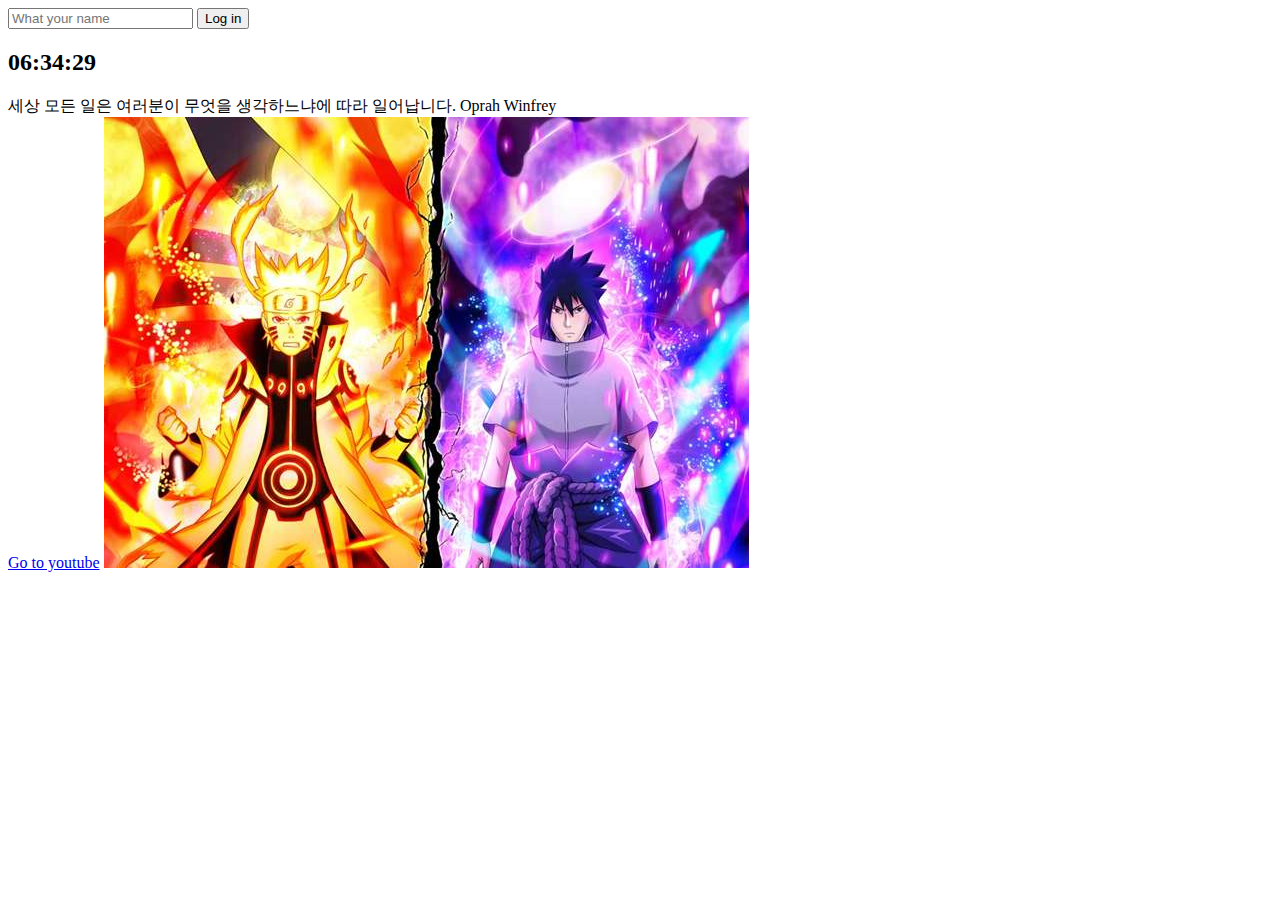
==== index.html @ 625aaa22 "background" ====
<!DOCTYPE html>
<html lang="ko">
  <head>
    <meta charset="UTF-8" />
    <meta http-equiv="X-UA-Compatible" content="IE=edge" />
    <meta name="viewport" content="width=device-width, initial-scale=1.0" />
    <title>Momentum App</title>
    <link rel="stylesheet" href="css/momentum.css" />
  </head>
  <body>
    <form id="login-form" class="hidden">
      <input type="text" placeholder="What your name" />
      <button>Log in</button>
    </form>
    <h2 id="clock">00:00:00</h2>
    <h1 id="greeting" class="hidden"></h1>
    <div id="quote">
      <span></span>
      <span></span>
    </div>
    <a href="https://youtube.com" target="_blank">Go to youtube</a>
    <script src="js/greetings.js"></script>
    <script src="js/clock.js"></script>
    <script src="js/quotes.js"></script>
    <script src="js/background.js"></script>
  </body>
</html>
---- css/momentum.css ----
.hidden {
  display: none;
}
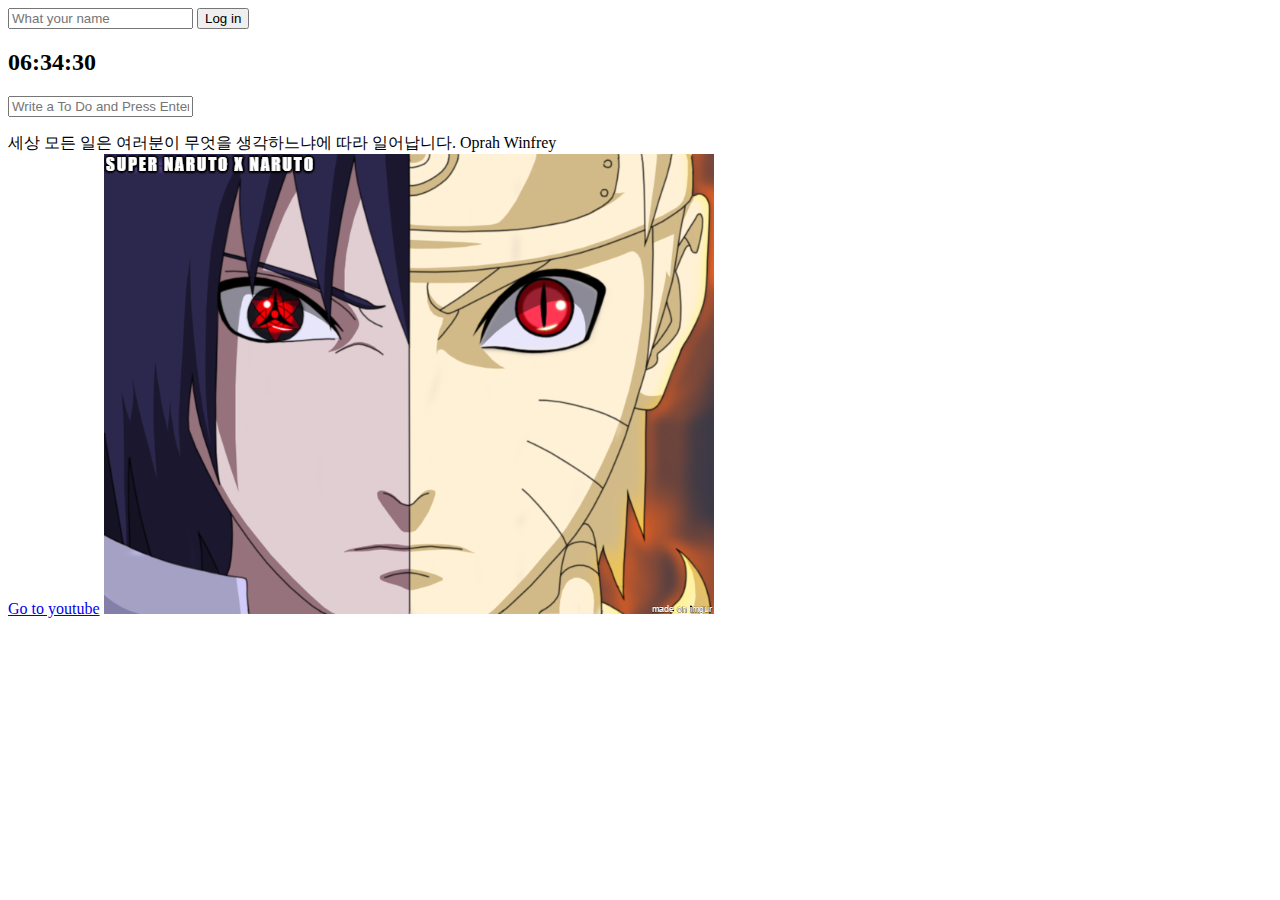
==== commit 22d0b63e: "Loding To Dos part One" ====
--- a/index.html
+++ b/index.html
@@ -14,6 +14,10 @@
     </form>
     <h2 id="clock">00:00:00</h2>
     <h1 id="greeting" class="hidden"></h1>
+    <form id="todo-form">
+      <input type="text" placeholder="Write a To Do and Press Enter" required />
+    </form>
+    <ul id="todo-list"></ul>
     <div id="quote">
       <span></span>
       <span></span>
@@ -23,5 +27,6 @@
     <script src="js/clock.js"></script>
     <script src="js/quotes.js"></script>
     <script src="js/background.js"></script>
+    <script src="js/todo.js"></script>
   </body>
 </html>
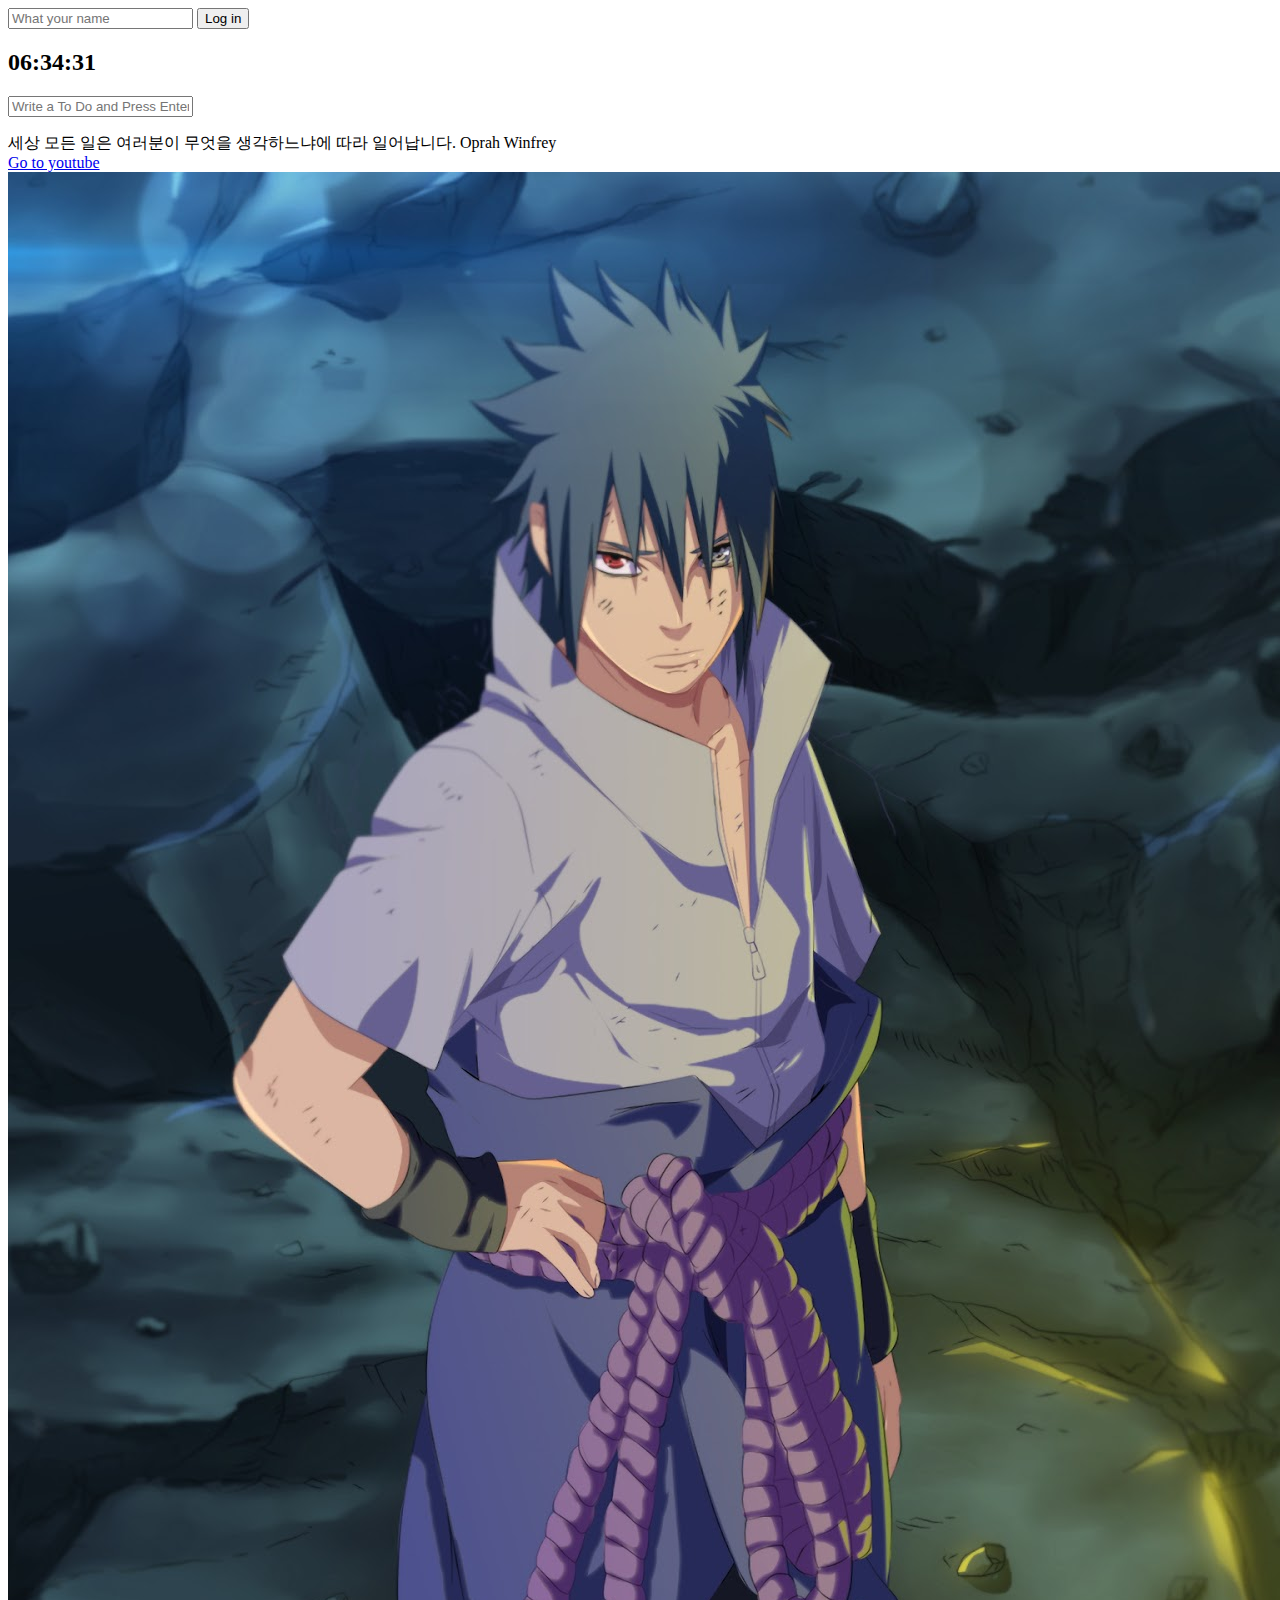
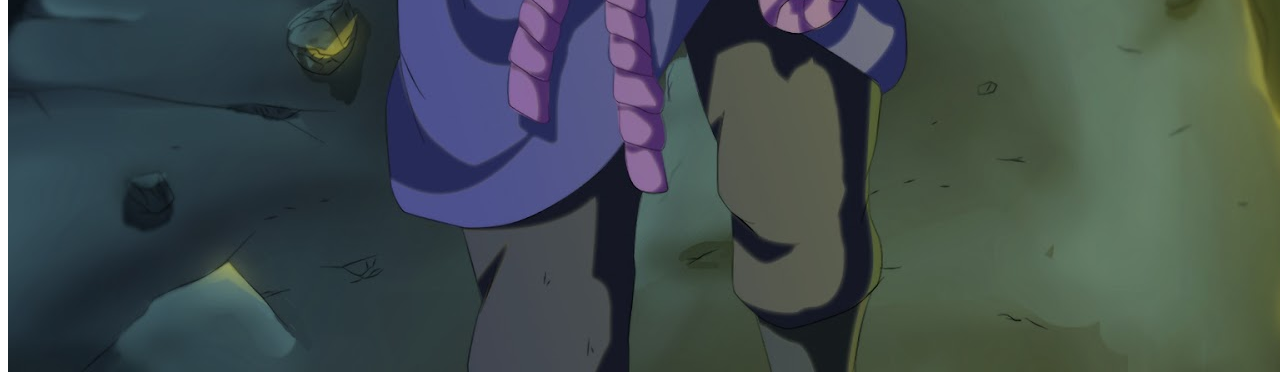
==== commit 6ef5c2e4: "geolocation" ====
--- a/index.html
+++ b/index.html
@@ -28,5 +28,6 @@
     <script src="js/quotes.js"></script>
     <script src="js/background.js"></script>
     <script src="js/todo.js"></script>
+    <script src="js/weather.js"></script>
   </body>
 </html>
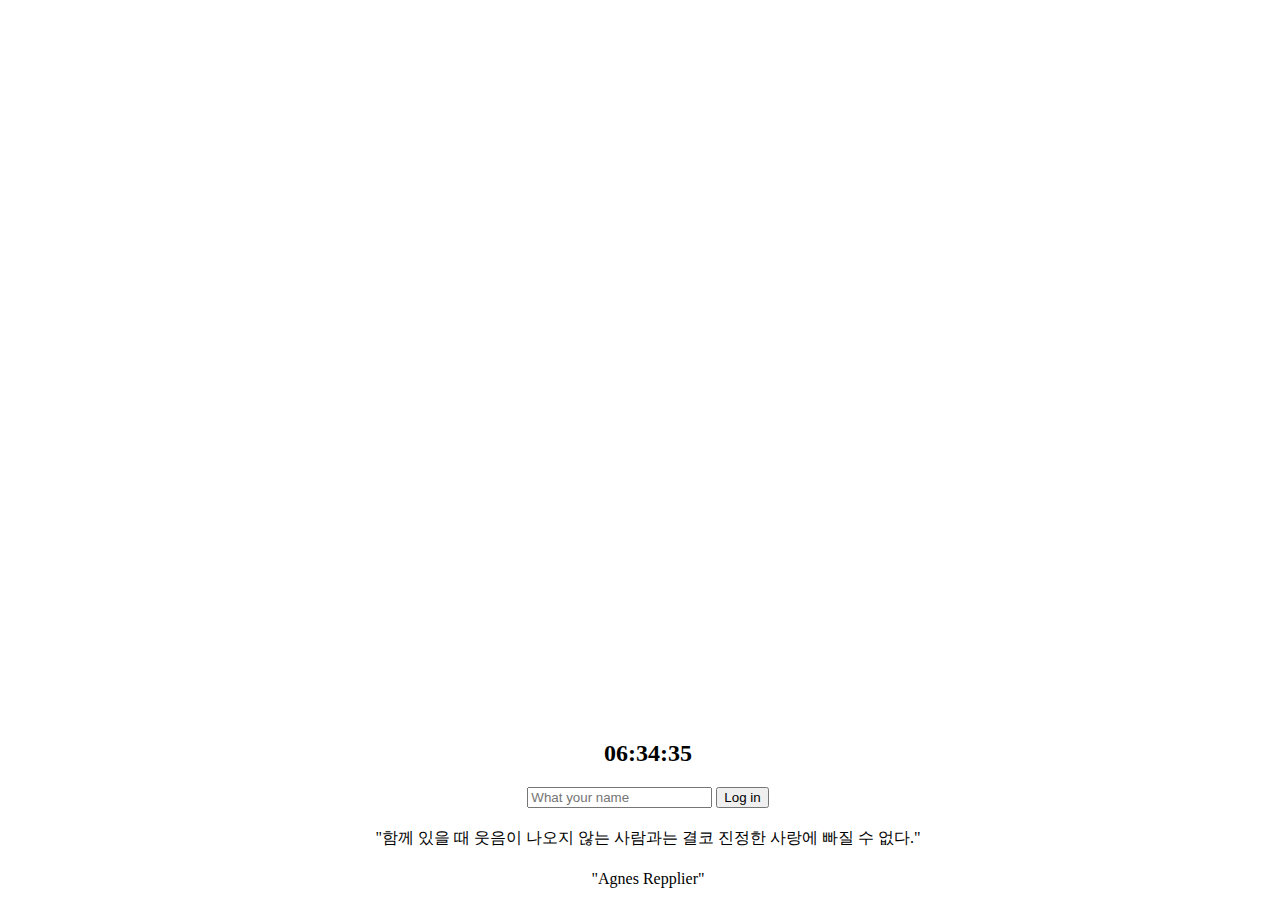
==== commit ec58e02c: "Quotes" ====
--- a/index.html
+++ b/index.html
@@ -5,29 +5,32 @@
     <meta http-equiv="X-UA-Compatible" content="IE=edge" />
     <meta name="viewport" content="width=device-width, initial-scale=1.0" />
     <title>Momentum App</title>
-    <link rel="stylesheet" href="css/momentum.css" />
+    <link rel="stylesheet" href="style.css" />
   </head>
   <body>
+    <h2 id="clock">00:00:00</h2>
     <form id="login-form" class="hidden">
       <input type="text" placeholder="What your name" />
       <button>Log in</button>
     </form>
-    <h2 id="clock">00:00:00</h2>
     <h1 id="greeting" class="hidden"></h1>
-    <form id="todo-form">
-      <input type="text" placeholder="Write a To Do and Press Enter" required />
-    </form>
-    <ul id="todo-list"></ul>
+
     <div id="quote">
       <span></span>
       <span></span>
     </div>
-    <a href="https://youtube.com" target="_blank">Go to youtube</a>
+
+    <!-- <form id="todo-form">
+      <input type="text" placeholder="Write a To Do and Press Enter" required />
+    </form> -->
+    <!-- <ul id="todo-list"></ul>
+    <!-- <a href="https://youtube.com" target="_blank">Go to youtube</a> -->
     <script src="js/greetings.js"></script>
     <script src="js/clock.js"></script>
     <script src="js/quotes.js"></script>
+    <!-- 
     <script src="js/background.js"></script>
     <script src="js/todo.js"></script>
-    <script src="js/weather.js"></script>
+    <script src="js/weather.js"></script> -->
   </body>
 </html>
--- a/style.css
+++ b/style.css
@@ -0,0 +1,25 @@
+.hidden {
+  display: none;
+}
+* {
+  box-sizing: border-box;
+}
+body {
+  width: 100vw;
+  height: 100vh;
+  display: flex;
+  flex-direction: column;
+  align-items: center;
+  justify-content: flex-end;
+}
+#quote span {
+  display: block;
+}
+#quote {
+  width: 900px;
+  height: 100px;
+  display: flex;
+  flex-direction: column;
+  align-items: CENTER;
+  justify-content: space-evenly;
+}
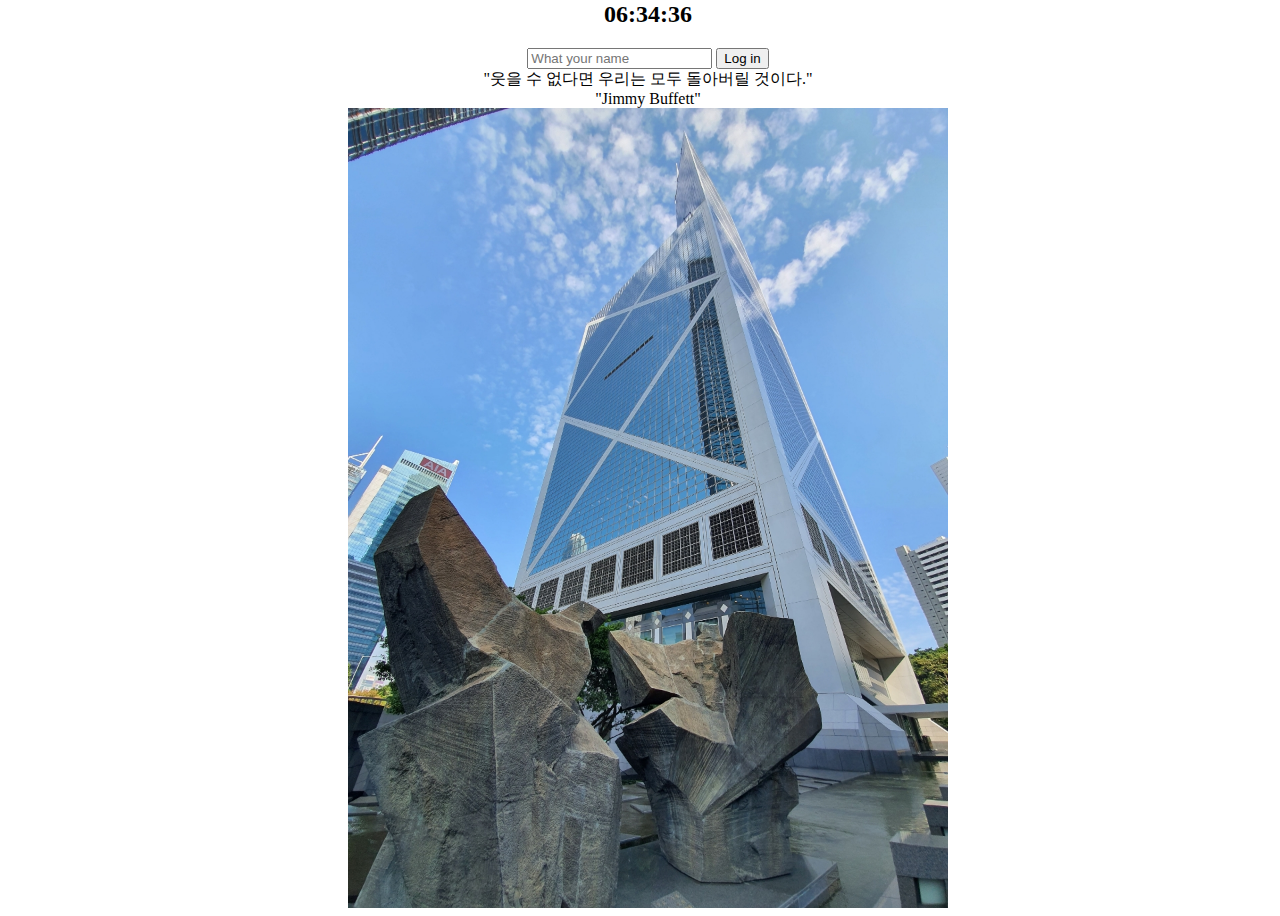
==== commit 7d8e98e3: "Background" ====
--- a/index.html
+++ b/index.html
@@ -8,6 +8,7 @@
     <link rel="stylesheet" href="style.css" />
   </head>
   <body>
+    <div id="image"></div>
     <h2 id="clock">00:00:00</h2>
     <form id="login-form" class="hidden">
       <input type="text" placeholder="What your name" />
@@ -28,8 +29,8 @@
     <script src="js/greetings.js"></script>
     <script src="js/clock.js"></script>
     <script src="js/quotes.js"></script>
+    <script src="js/background.js"></script>
     <!-- 
-    <script src="js/background.js"></script>
     <script src="js/todo.js"></script>
     <script src="js/weather.js"></script> -->
   </body>
--- a/style.css
+++ b/style.css
@@ -23,3 +23,7 @@
   align-items: CENTER;
   justify-content: space-evenly;
 }
+img {
+  width: 600px;
+  height: 800px;
+}
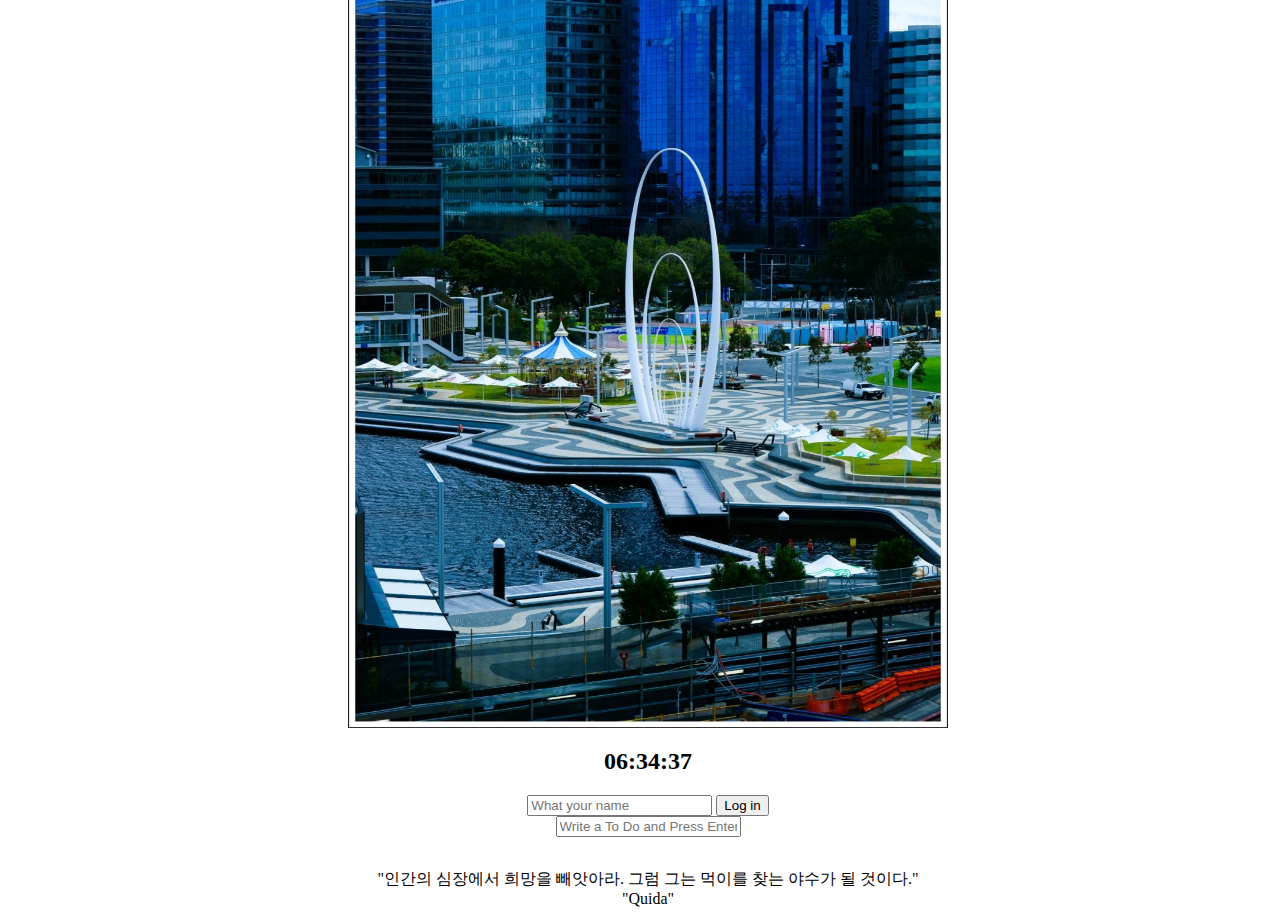
==== commit da933f8e: "Adding To Dos" ====
--- a/index.html
+++ b/index.html
@@ -8,7 +8,6 @@
     <link rel="stylesheet" href="style.css" />
   </head>
   <body>
-    <div id="image"></div>
     <h2 id="clock">00:00:00</h2>
     <form id="login-form" class="hidden">
       <input type="text" placeholder="What your name" />
@@ -16,6 +15,10 @@
     </form>
     <h1 id="greeting" class="hidden"></h1>
 
+    <form id="todo-form">
+      <input type="text" placeholder="Write a To Do and Press Enter" />
+    </form>
+    <ul id="todo-list"></ul>
     <div id="quote">
       <span></span>
       <span></span>
@@ -30,8 +33,8 @@
     <script src="js/clock.js"></script>
     <script src="js/quotes.js"></script>
     <script src="js/background.js"></script>
+    <script src="js/todo.js"></script>
     <!-- 
-    <script src="js/todo.js"></script>
     <script src="js/weather.js"></script> -->
   </body>
 </html>
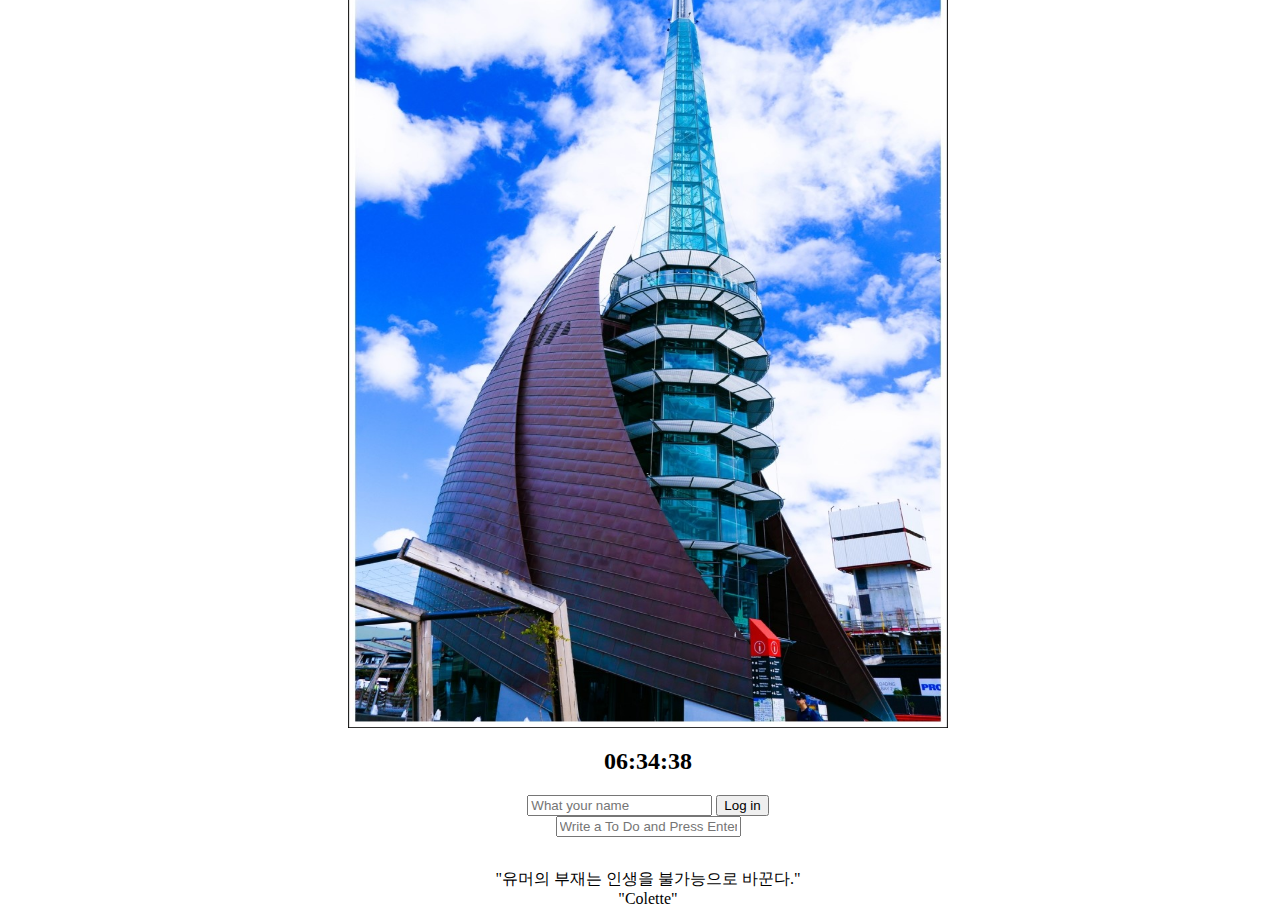
==== commit 6fff87b6: "Geolocation" ====
--- a/index.html
+++ b/index.html
@@ -24,17 +24,12 @@
       <span></span>
     </div>
 
-    <!-- <form id="todo-form">
-      <input type="text" placeholder="Write a To Do and Press Enter" required />
-    </form> -->
-    <!-- <ul id="todo-list"></ul>
     <!-- <a href="https://youtube.com" target="_blank">Go to youtube</a> -->
     <script src="js/greetings.js"></script>
     <script src="js/clock.js"></script>
     <script src="js/quotes.js"></script>
     <script src="js/background.js"></script>
     <script src="js/todo.js"></script>
-    <!-- 
-    <script src="js/weather.js"></script> -->
+    <script src="js/weather.js"></script>
   </body>
 </html>
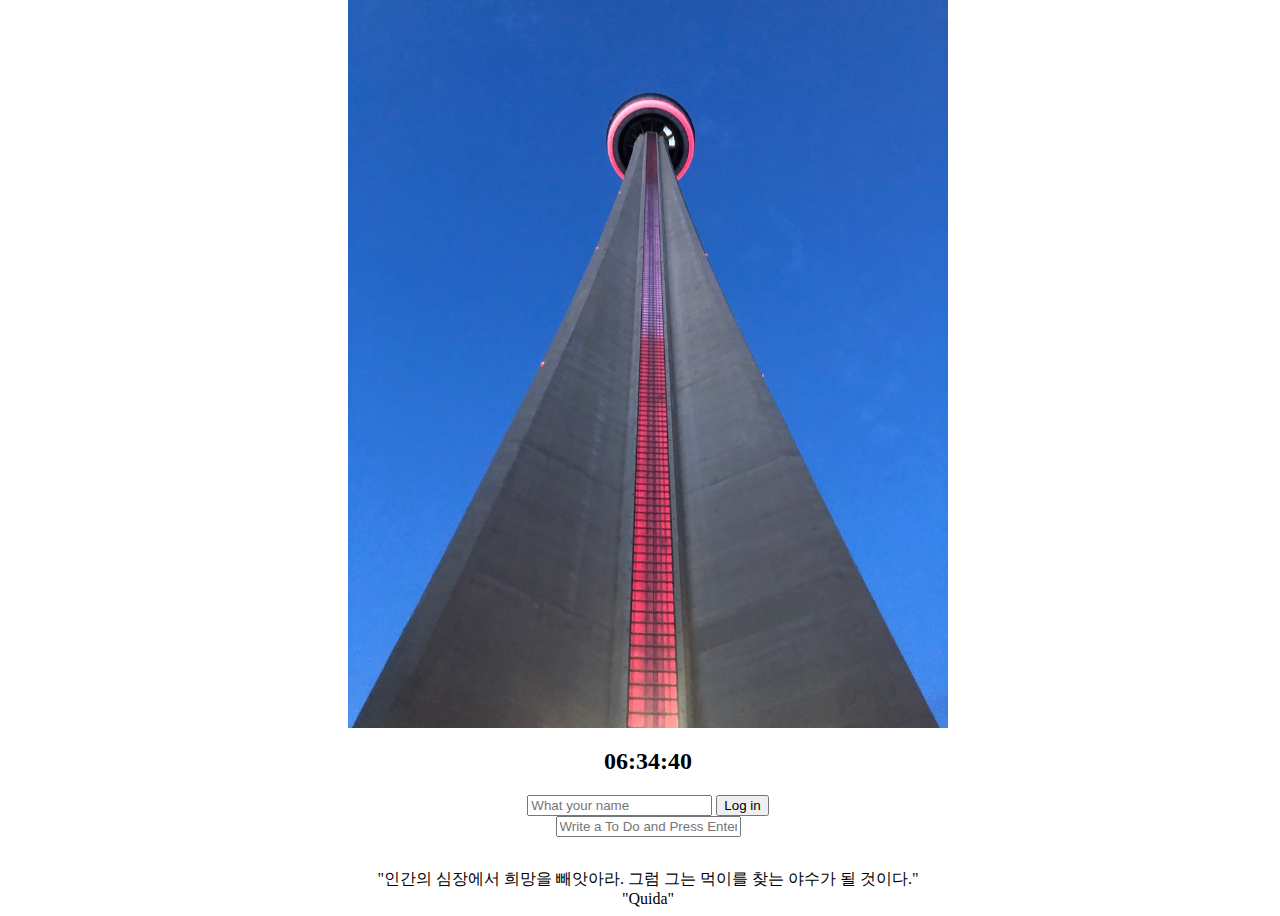
==== commit 9e5857eb: "Weather API" ====
--- a/index.html
+++ b/index.html
@@ -23,7 +23,10 @@
       <span></span>
       <span></span>
     </div>
-
+    <div id="weather">
+      <span></span>
+      <span></span>
+    </div>
     <!-- <a href="https://youtube.com" target="_blank">Go to youtube</a> -->
     <script src="js/greetings.js"></script>
     <script src="js/clock.js"></script>
